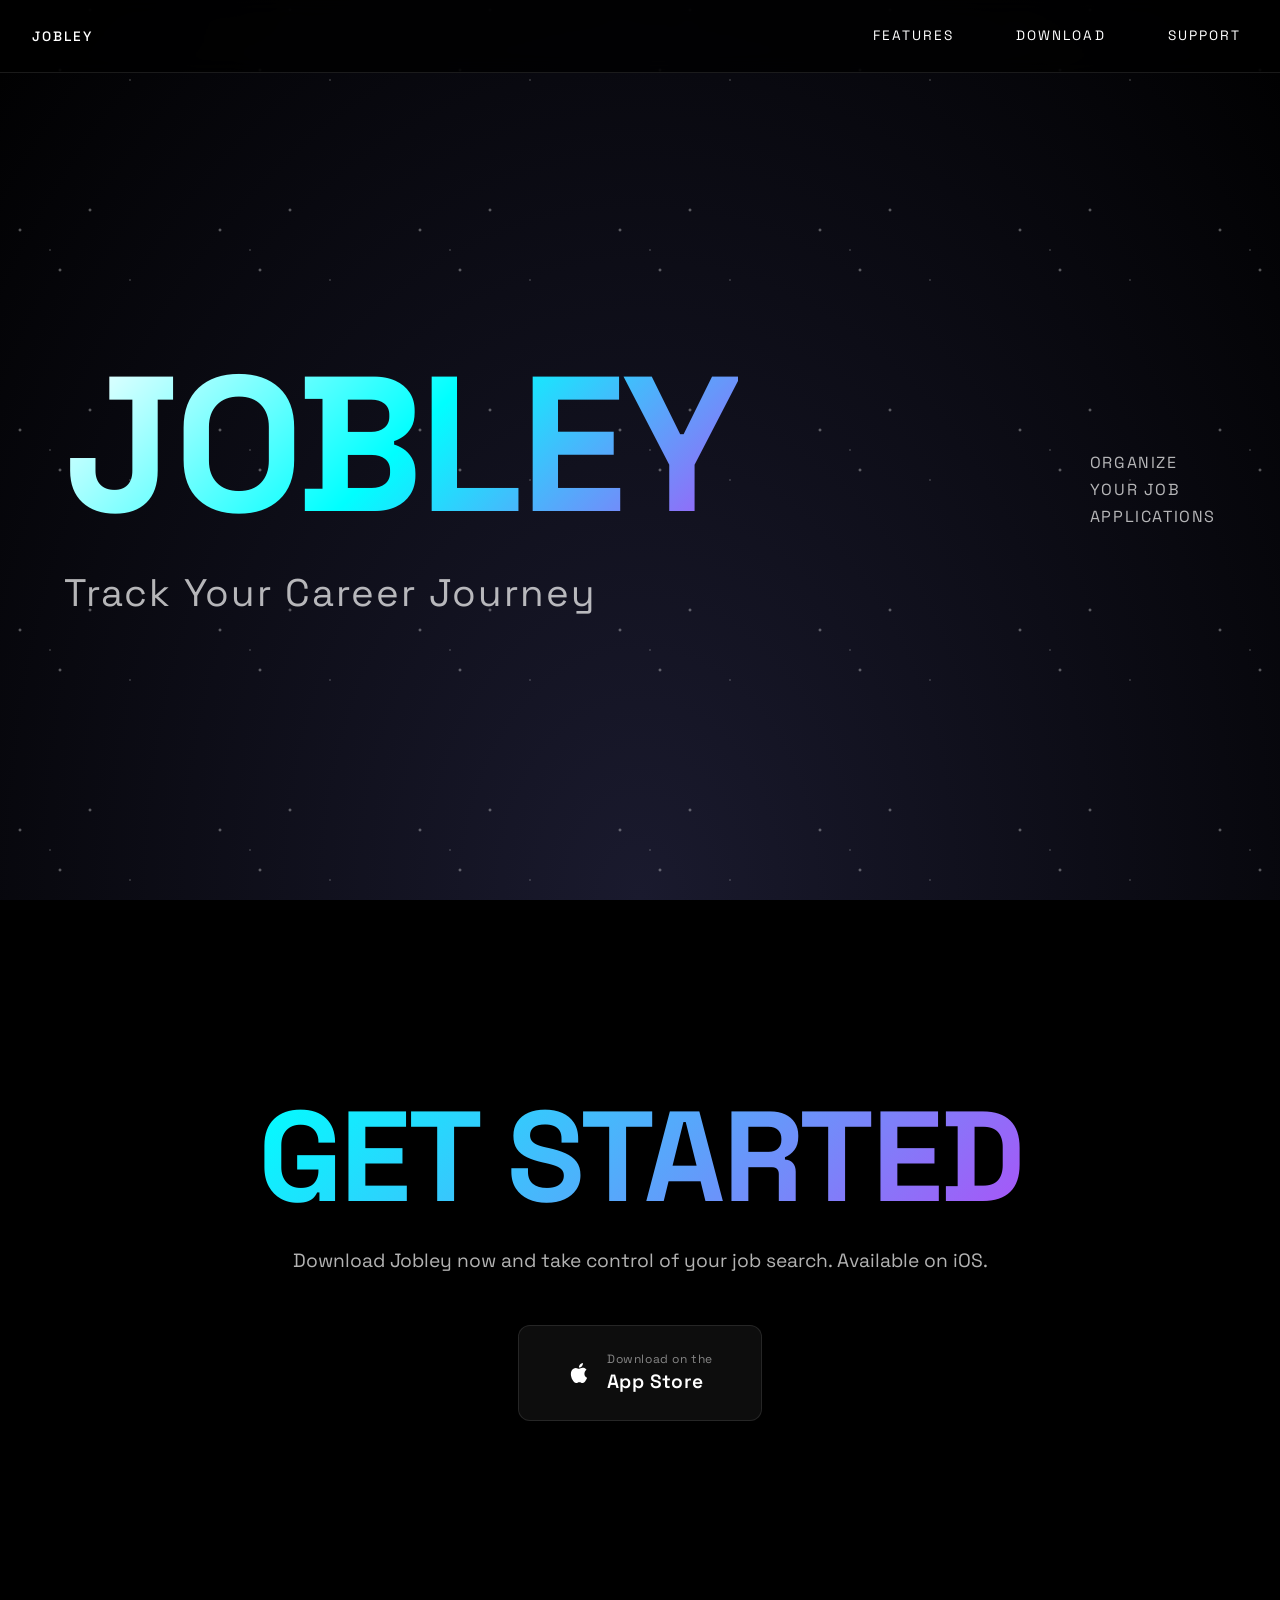
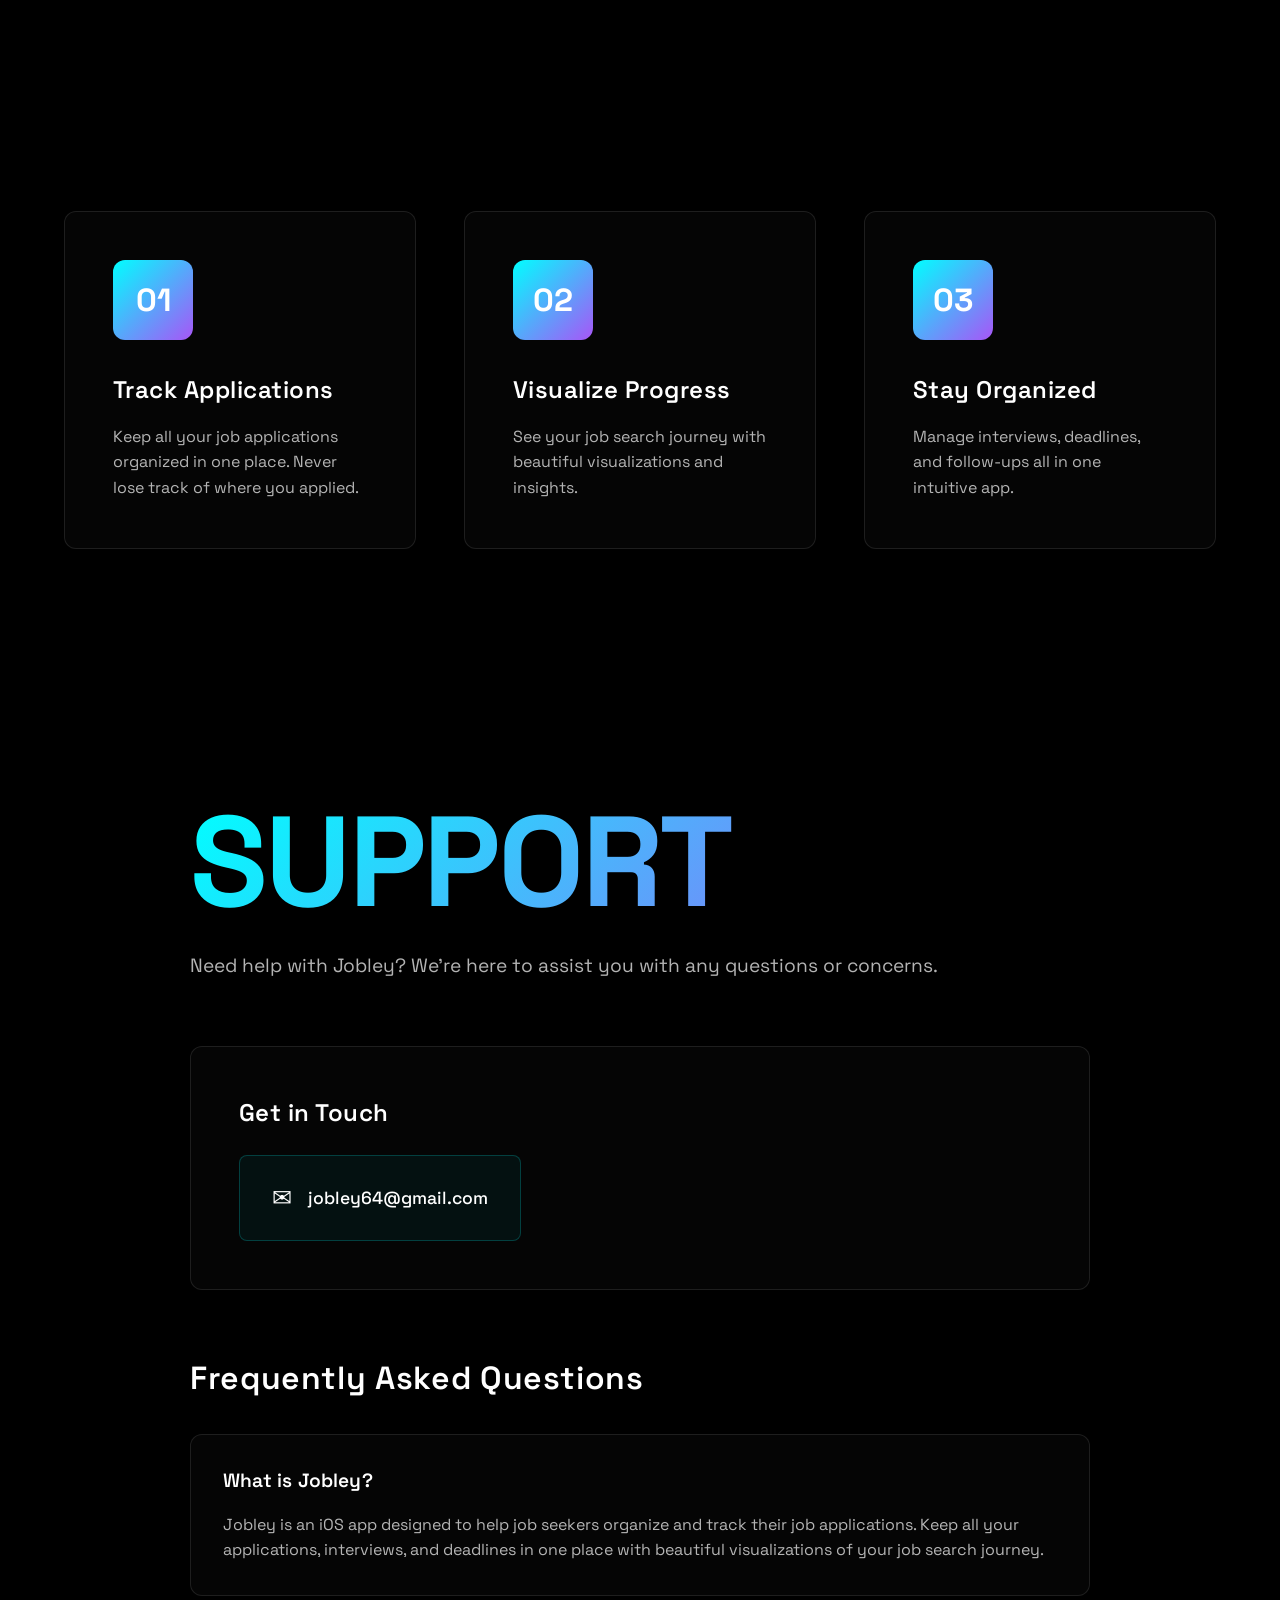
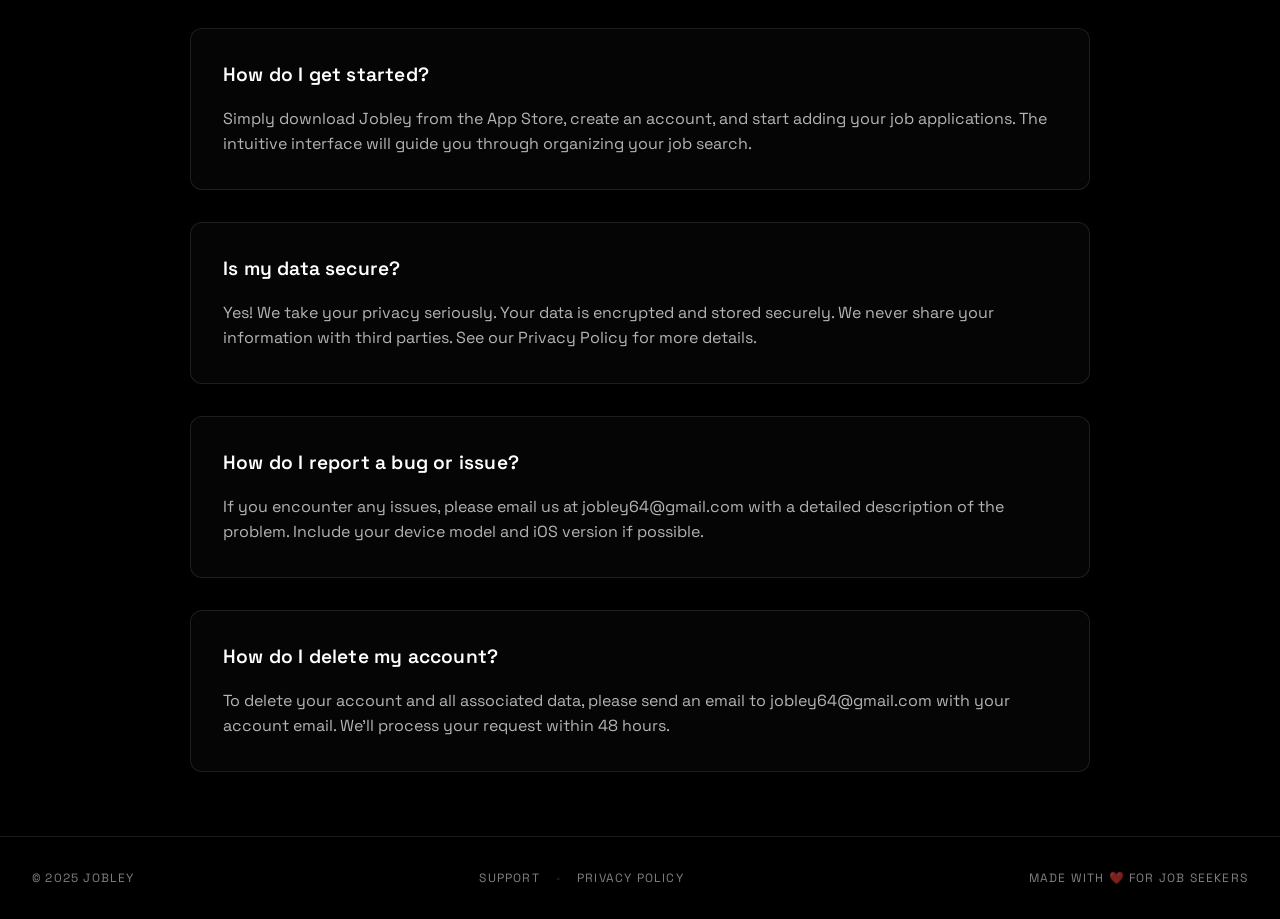
==== index.html @ 8ea2cb8f "Add files via upload" ====
<!DOCTYPE html>
<html lang="en">

<head>
    <meta charset="UTF-8">
    <meta name="viewport" content="width=device-width, initial-scale=1.0">
    <meta name="description" content="Jobley - Your Job Application Tracker">
    <title>Jobley - Track Your Career Journey</title>
    <link rel="stylesheet" href="styles.css">
    <link rel="preconnect" href="https://fonts.googleapis.com">
    <link rel="preconnect" href="https://fonts.gstatic.com" crossorigin>
    <link href="https://fonts.googleapis.com/css2?family=Space+Grotesk:wght@400;500;600;700&display=swap"
        rel="stylesheet">
</head>

<body>
    <!-- Shooting Stars Background -->
    <div class="stars-background">
        <div class="shooting-star"></div>
        <div class="shooting-star"></div>
        <div class="shooting-star"></div>
        <div class="shooting-star"></div>
        <div class="shooting-star"></div>
        <div class="shooting-star"></div>
        <div class="shooting-star"></div>
        <div class="shooting-star"></div>
    </div>

    <header class="header">
        <div class="header-left">
            <a href="#home" class="logo">JOBLEY</a>
        </div>
        <nav class="header-right">
            <a href="#features" class="nav-link">
                <span class="bracket left">[</span>
                <span class="nav-text">FEATURES</span>
                <span class="bracket right">]</span>
            </a>
            <a href="#download" class="nav-link">
                <span class="bracket left">[</span>
                <span class="nav-text">DOWNLOAD</span>
                <span class="bracket right">]</span>
            </a>
            <a href="#support" class="nav-link">
                <span class="bracket left">[</span>
                <span class="nav-text">SUPPORT</span>
                <span class="bracket right">]</span>
            </a>
        </nav>
    </header>

    <main class="main-content">
        <section class="hero" id="home">
            <div class="hero-left">
                <h1 class="hero-name">
                    <span class="name-line" id="hero-title">JOBLEY</span>
                </h1>
                <p class="hero-tagline">Track Your Career Journey</p>
            </div>
            <div class="hero-right">
                <div class="hero-info">
                    <div class="info-block">
                        <span class="label">ORGANIZE</span>
                        <span class="label">YOUR JOB</span>
                        <span class="label">APPLICATIONS</span>
                    </div>
                </div>
            </div>
        </section>

        <section class="download-section" id="download">
            <div class="download-container">
                <h2 class="download-heading">GET STARTED</h2>
                <p class="download-description">
                    Download Jobley now and take control of your job search. Available on iOS.
                </p>
                <div class="download-buttons">
                    <a href="#" class="download-btn app-store">
                        <span class="btn-icon">
                            <svg width="24" height="24" viewBox="0 0 24 24" fill="none"
                                xmlns="http://www.w3.org/2000/svg">
                                <path
                                    d="M18.71 19.5C17.88 20.74 17 21.95 15.66 21.97C14.32 22 13.89 21.18 12.37 21.18C10.84 21.18 10.37 21.95 9.09997 22C7.78997 22.05 6.79997 20.68 5.95997 19.47C4.24997 17 2.93997 12.45 4.69997 9.39C5.56997 7.87 7.12997 6.91 8.81997 6.88C10.1 6.86 11.32 7.75 12.11 7.75C12.89 7.75 14.37 6.68 15.92 6.84C16.57 6.87 18.39 7.1 19.56 8.82C19.47 8.88 17.39 10.1 17.41 12.63C17.44 15.65 20.06 16.66 20.09 16.67C20.06 16.74 19.67 18.11 18.71 19.5ZM13 3.5C13.73 2.67 14.94 2.04 15.94 2C16.07 3.17 15.6 4.35 14.9 5.19C14.21 6.04 13.07 6.7 11.95 6.61C11.8 5.46 12.36 4.26 13 3.5Z"
                                    fill="currentColor" />
                            </svg>
                        </span>
                        <div class="btn-text">
                            <span class="btn-label">Download on the</span>
                            <span class="btn-title">App Store</span>
                        </div>
                    </a>
                </div>
            </div>
        </section>

        <section class="features-section" id="features">
            <div class="features-container">
                <div class="feature-card">
                    <div class="feature-icon">
                        <div class="icon-placeholder">01</div>
                    </div>
                    <h3 class="feature-title">Track Applications</h3>
                    <p class="feature-description">Keep all your job applications organized in one place. Never lose
                        track of where you applied.</p>
                </div>
                <div class="feature-card">
                    <div class="feature-icon">
                        <div class="icon-placeholder">02</div>
                    </div>
                    <h3 class="feature-title">Visualize Progress</h3>
                    <p class="feature-description">See your job search journey with beautiful visualizations and
                        insights.</p>
                </div>
                <div class="feature-card">
                    <div class="feature-icon">
                        <div class="icon-placeholder">03</div>
                    </div>
                    <h3 class="feature-title">Stay Organized</h3>
                    <p class="feature-description">Manage interviews, deadlines, and follow-ups all in one intuitive
                        app.</p>
                </div>
            </div>
        </section>

        <section class="support-section" id="support">
            <div class="support-container">
                <h2 class="support-heading">SUPPORT</h2>
                <p class="support-description">
                    Need help with Jobley? We're here to assist you with any questions or concerns.
                </p>

                <div class="contact-info">
                    <h3 class="contact-heading">Get in Touch</h3>
                    <a href="mailto:jobley64@gmail.com" class="contact-email">
                        <span class="email-icon">✉</span>
                        <span class="email-text">jobley64@gmail.com</span>
                    </a>
                </div>

                <div class="faq-section">
                    <h3 class="faq-heading">Frequently Asked Questions</h3>
                    <div class="faq-list">
                        <div class="faq-item">
                            <h4 class="faq-question">What is Jobley?</h4>
                            <p class="faq-answer">Jobley is an iOS app designed to help job seekers organize and track
                                their job applications. Keep all your applications, interviews, and deadlines in one
                                place with beautiful visualizations of your job search journey.</p>
                        </div>
                        <div class="faq-item">
                            <h4 class="faq-question">How do I get started?</h4>
                            <p class="faq-answer">Simply download Jobley from the App Store, create an account, and
                                start adding your job applications. The intuitive interface will guide you through
                                organizing your job search.</p>
                        </div>
                        <div class="faq-item">
                            <h4 class="faq-question">Is my data secure?</h4>
                            <p class="faq-answer">Yes! We take your privacy seriously. Your data is encrypted and stored
                                securely. We never share your information with third parties. See our Privacy Policy for
                                more details.</p>
                        </div>
                        <div class="faq-item">
                            <h4 class="faq-question">How do I report a bug or issue?</h4>
                            <p class="faq-answer">If you encounter any issues, please email us at jobley64@gmail.com
                                with
                                a detailed description of the problem. Include your device model and iOS version if
                                possible.</p>
                        </div>
                        <div class="faq-item">
                            <h4 class="faq-question">How do I delete my account?</h4>
                            <p class="faq-answer">To delete your account and all associated data, please send an email
                                to jobley64@gmail.com with your account email. We'll process your request within 48
                                hours.</p>
                        </div>
                    </div>
                </div>
            </div>
        </section>
    </main>

    <footer class="footer">
        <div class="footer-left">
            <span>© 2025 JOBLEY</span>
        </div>
        <div class="footer-center">
            <a href="#support" class="footer-link">SUPPORT</a>
            <span class="footer-separator">•</span>
            <span>PRIVACY POLICY</span>
        </div>
        <div class="footer-right">
            <span>MADE WITH ❤️ FOR JOB SEEKERS</span>
        </div>
    </footer>

    <script src="script.js"></script>
</body>

</html>
---- styles.css ----
/* ========================================
   CSS Variables & Design Tokens
======================================== */
:root {
    --bg-primary: #000000;
    --bg-secondary: #0a0a0a;
    --bg-accent: #151515;
    --text-primary: #ffffff;
    --text-secondary: rgba(255, 255, 255, 0.7);
    --text-muted: rgba(255, 255, 255, 0.5);
    --accent-cyan: #00ffff;
    --accent-purple: #a855f7;
    --border-color: rgba(255, 255, 255, 0.1);

    --font-primary: 'Space Grotesk', -apple-system, BlinkMacSystemFont, sans-serif;

    --spacing-xs: 0.5rem;
    --spacing-sm: 1rem;
    --spacing-md: 1.5rem;
    --spacing-lg: 2rem;
    --spacing-xl: 3rem;
    --spacing-2xl: 4rem;

    --transition-fast: 0.15s ease;
    --transition-base: 0.3s ease;
    --transition-slow: 0.5s cubic-bezier(0.4, 0, 0.2, 1);
}

/* ========================================
   Reset & Base Styles
======================================== */
*,
*::before,
*::after {
    margin: 0;
    padding: 0;
    box-sizing: border-box;
}

html {
    scroll-behavior: smooth;
}

body {
    font-family: var(--font-primary);
    background: var(--bg-primary);
    min-height: 100vh;
    color: var(--text-primary);
    line-height: 1.5;
    overflow-x: hidden;
    position: relative;
}

a {
    text-decoration: none;
    color: inherit;
}

/* ========================================
   Shooting Stars Background
======================================== */
.stars-background {
    position: fixed;
    top: 0;
    left: 0;
    width: 100%;
    height: 100%;
    z-index: 0;
    pointer-events: none;
    overflow: hidden;
    background: radial-gradient(ellipse at bottom, #1a1a2e 0%, #000000 100%);
}

.stars-background::before {
    content: '';
    position: absolute;
    top: 0;
    left: 0;
    width: 100%;
    height: 100%;
    background-image:
        radial-gradient(2px 2px at 20px 30px, white, transparent),
        radial-gradient(2px 2px at 60px 70px, white, transparent),
        radial-gradient(1px 1px at 50px 50px, white, transparent),
        radial-gradient(1px 1px at 130px 80px, white, transparent),
        radial-gradient(2px 2px at 90px 10px, white, transparent);
    background-size: 200px 200px;
    background-repeat: repeat;
    opacity: 0.5;
    animation: twinkle 4s ease-in-out infinite;
}

@keyframes twinkle {

    0%,
    100% {
        opacity: 0.5;
    }

    50% {
        opacity: 0.8;
    }
}

/* Shooting Stars */
.shooting-star {
    position: absolute;
    width: 2px;
    height: 2px;
    background: linear-gradient(90deg, #ffffff, transparent);
    border-radius: 50%;
    opacity: 0;
}

.shooting-star::before {
    content: '';
    position: absolute;
    top: 0;
    right: 0;
    width: 100px;
    height: 2px;
    background: linear-gradient(90deg, rgba(255, 255, 255, 1), transparent);
    border-radius: 50%;
    box-shadow: 0 0 10px rgba(0, 255, 255, 0.5);
}

.shooting-star:nth-child(1) {
    top: 10%;
    left: 10%;
    animation: shoot 3s ease-in-out 2s infinite;
}

.shooting-star:nth-child(2) {
    top: 20%;
    left: 80%;
    animation: shoot 3s ease-in-out 4s infinite;
}

.shooting-star:nth-child(3) {
    top: 50%;
    left: 20%;
    animation: shoot 3s ease-in-out 6s infinite;
}

.shooting-star:nth-child(4) {
    top: 70%;
    left: 70%;
    animation: shoot 3s ease-in-out 8s infinite;
}

.shooting-star:nth-child(5) {
    top: 30%;
    left: 50%;
    animation: shoot 3s ease-in-out 10s infinite;
}

.shooting-star:nth-child(6) {
    top: 60%;
    left: 40%;
    animation: shoot 3s ease-in-out 12s infinite;
}

.shooting-star:nth-child(7) {
    top: 15%;
    left: 60%;
    animation: shoot 3s ease-in-out 14s infinite;
}

.shooting-star:nth-child(8) {
    top: 80%;
    left: 30%;
    animation: shoot 3s ease-in-out 16s infinite;
}

@keyframes shoot {
    0% {
        transform: translateX(0) translateY(0) rotate(-45deg);
        opacity: 0;
    }

    10% {
        opacity: 1;
    }

    50% {
        opacity: 1;
    }

    100% {
        transform: translateX(300px) translateY(300px) rotate(-45deg);
        opacity: 0;
    }
}

/* ========================================
   Header Styles
======================================== */
.header {
    position: fixed;
    top: 0;
    left: 0;
    right: 0;
    display: flex;
    justify-content: space-between;
    align-items: center;
    padding: var(--spacing-md) var(--spacing-lg);
    z-index: 100;
    background: rgba(0, 0, 0, 0.8);
    backdrop-filter: blur(10px);
    border-bottom: 1px solid var(--border-color);
}

.logo {
    font-size: 0.85rem;
    font-weight: 500;
    letter-spacing: 0.15em;
    transition: color var(--transition-base);
}

.logo:hover {
    color: var(--accent-cyan);
    text-shadow: 0 0 20px rgba(0, 255, 255, 0.5);
}

.header-right {
    display: flex;
    gap: var(--spacing-xl);
}

/* Navigation Links with Bracket Animation */
.nav-link {
    position: relative;
    font-size: 0.85rem;
    letter-spacing: 0.15em;
    font-weight: 400;
    display: flex;
    align-items: center;
    gap: 0;
    overflow: hidden;
    transition: all var(--transition-base);
}

.nav-link .bracket {
    display: inline-block;
    opacity: 0;
    color: var(--accent-cyan);
    transition: all var(--transition-base);
    font-weight: 600;
}

.nav-link .bracket.left {
    transform: translateX(10px);
}

.nav-link .bracket.right {
    transform: translateX(-10px);
}

.nav-link .nav-text {
    position: relative;
    transition: all var(--transition-base);
}

.nav-link:hover .bracket {
    opacity: 1;
    transform: translateX(0);
}

.nav-link:hover .nav-text {
    color: var(--accent-cyan);
    text-shadow: 0 0 20px rgba(0, 255, 255, 0.3);
}

/* ========================================
   Main Content
======================================== */
.main-content {
    padding-top: 80px;
    position: relative;
    z-index: 1;
}

/* ========================================
   Hero Section
======================================== */
.hero {
    display: grid;
    grid-template-columns: 1fr 1fr;
    min-height: calc(100vh - 80px);
    padding: var(--spacing-2xl);
    gap: var(--spacing-2xl);
    align-items: center;
}

.hero-left {
    display: flex;
    flex-direction: column;
    gap: var(--spacing-lg);
}

.hero-name {
    font-size: clamp(4rem, 15vw, 12rem);
    font-weight: 700;
    line-height: 0.9;
    letter-spacing: -0.02em;
    background: linear-gradient(135deg, #ffffff 0%, var(--accent-cyan) 50%, var(--accent-purple) 100%);
    -webkit-background-clip: text;
    -webkit-text-fill-color: transparent;
    background-clip: text;
    animation: fadeInUp 0.8s ease-out;
}

.hero-tagline {
    font-size: clamp(1.5rem, 3vw, 2.5rem);
    color: var(--text-secondary);
    letter-spacing: 0.05em;
    animation: fadeInUp 1s ease-out 0.2s backwards;
}

@keyframes fadeInUp {
    from {
        opacity: 0;
        transform: translateY(30px);
    }

    to {
        opacity: 1;
        transform: translateY(0);
    }
}

.hero-right {
    display: flex;
    align-items: center;
    justify-content: flex-end;
}

.hero-info {
    display: flex;
    gap: var(--spacing-lg);
}

.info-block {
    display: flex;
    flex-direction: column;
    gap: 0.2rem;
}

.info-block .label {
    font-size: 1rem;
    letter-spacing: 0.1em;
    color: var(--text-secondary);
    white-space: nowrap;
}

/* ========================================
   Download Section
======================================== */
.download-section {
    min-height: 80vh;
    padding: var(--spacing-2xl);
    display: flex;
    align-items: center;
    justify-content: center;
}

.download-container {
    text-align: center;
    max-width: 800px;
    margin: 0 auto;
}

.download-heading {
    font-size: clamp(3rem, 10vw, 8rem);
    font-weight: 700;
    line-height: 0.9;
    letter-spacing: -0.02em;
    margin-bottom: var(--spacing-lg);
    background: linear-gradient(135deg, var(--accent-cyan) 0%, var(--accent-purple) 100%);
    -webkit-background-clip: text;
    -webkit-text-fill-color: transparent;
    background-clip: text;
}

.download-description {
    font-size: 1.2rem;
    color: var(--text-secondary);
    margin-bottom: var(--spacing-xl);
    line-height: 1.6;
}

.download-buttons {
    display: flex;
    gap: var(--spacing-lg);
    justify-content: center;
    align-items: center;
    flex-wrap: wrap;
}

.download-btn {
    display: flex;
    align-items: center;
    gap: var(--spacing-sm);
    padding: var(--spacing-md) var(--spacing-xl);
    background: rgba(255, 255, 255, 0.05);
    border: 1px solid var(--border-color);
    border-radius: 12px;
    transition: all var(--transition-base);
    cursor: pointer;
    backdrop-filter: blur(10px);
}

.download-btn:hover {
    background: rgba(255, 255, 255, 0.1);
    border-color: var(--accent-cyan);
    transform: translateY(-4px);
    box-shadow: 0 10px 30px rgba(0, 255, 255, 0.2);
}

.btn-icon {
    display: flex;
    align-items: center;
    justify-content: center;
    font-size: 2rem;
    transition: all var(--transition-base);
}

.download-btn:hover .btn-icon {
    color: var(--accent-cyan);
    transform: scale(1.1);
}

.btn-text {
    display: flex;
    flex-direction: column;
    align-items: flex-start;
}

.btn-label {
    font-size: 0.75rem;
    color: var(--text-muted);
    letter-spacing: 0.05em;
}

.btn-title {
    font-size: 1.2rem;
    font-weight: 600;
    letter-spacing: 0.02em;
}

/* ========================================
   Features Section
======================================== */
.features-section {
    padding: var(--spacing-2xl);
    min-height: 80vh;
    display: flex;
    align-items: center;
}

.features-container {
    display: grid;
    grid-template-columns: repeat(auto-fit, minmax(300px, 1fr));
    gap: var(--spacing-xl);
    width: 100%;
    max-width: 1200px;
    margin: 0 auto;
}

.feature-card {
    padding: var(--spacing-xl);
    background: rgba(255, 255, 255, 0.02);
    border: 1px solid var(--border-color);
    border-radius: 12px;
    transition: all var(--transition-slow);
}

.feature-card:hover {
    background: rgba(255, 255, 255, 0.05);
    border-color: var(--accent-cyan);
    transform: translateY(-8px);
    box-shadow: 0 20px 40px rgba(0, 255, 255, 0.1);
}

.feature-icon {
    margin-bottom: var(--spacing-lg);
}

.icon-placeholder {
    width: 80px;
    height: 80px;
    background: linear-gradient(135deg, var(--accent-cyan) 0%, var(--accent-purple) 100%);
    border-radius: 12px;
    display: flex;
    align-items: center;
    justify-content: center;
    font-size: 2rem;
    font-weight: 700;
    transition: all var(--transition-base);
}

.feature-card:hover .icon-placeholder {
    transform: scale(1.1) rotate(5deg);
    box-shadow: 0 10px 30px rgba(0, 255, 255, 0.3);
}

.feature-title {
    font-size: 1.5rem;
    font-weight: 600;
    margin-bottom: var(--spacing-sm);
    letter-spacing: 0.02em;
}

.feature-description {
    color: var(--text-secondary);
    line-height: 1.6;
    font-size: 1rem;
}

/* ========================================
   Support Section
======================================== */
.support-section {
    padding: var(--spacing-2xl);
    min-height: 80vh;
    display: flex;
    align-items: center;
}

.support-container {
    max-width: 900px;
    margin: 0 auto;
    width: 100%;
}

.support-heading {
    font-size: clamp(3rem, 10vw, 8rem);
    font-weight: 700;
    line-height: 0.9;
    letter-spacing: -0.02em;
    margin-bottom: var(--spacing-lg);
    background: linear-gradient(135deg, var(--accent-cyan) 0%, var(--accent-purple) 100%);
    -webkit-background-clip: text;
    -webkit-text-fill-color: transparent;
    background-clip: text;
}

.support-description {
    font-size: 1.2rem;
    color: var(--text-secondary);
    margin-bottom: var(--spacing-2xl);
    line-height: 1.6;
}

.contact-info {
    margin-bottom: var(--spacing-2xl);
    padding: var(--spacing-xl);
    background: rgba(255, 255, 255, 0.02);
    border: 1px solid var(--border-color);
    border-radius: 12px;
    transition: all var(--transition-base);
}

.contact-info:hover {
    background: rgba(255, 255, 255, 0.05);
    border-color: var(--accent-cyan);
}

.contact-heading {
    font-size: 1.5rem;
    font-weight: 600;
    margin-bottom: var(--spacing-md);
    letter-spacing: 0.02em;
}

.contact-email {
    display: inline-flex;
    align-items: center;
    gap: var(--spacing-sm);
    padding: var(--spacing-md) var(--spacing-lg);
    background: rgba(0, 255, 255, 0.05);
    border: 1px solid rgba(0, 255, 255, 0.2);
    border-radius: 8px;
    font-size: 1.1rem;
    transition: all var(--transition-base);
    color: var(--text-primary);
}

.contact-email:hover {
    background: rgba(0, 255, 255, 0.1);
    border-color: var(--accent-cyan);
    transform: translateY(-2px);
    box-shadow: 0 10px 30px rgba(0, 255, 255, 0.2);
}

.email-icon {
    font-size: 1.5rem;
    transition: all var(--transition-base);
}

.contact-email:hover .email-icon {
    transform: scale(1.1);
    color: var(--accent-cyan);
}

.email-text {
    font-weight: 500;
}

.faq-section {
    margin-top: var(--spacing-2xl);
}

.faq-heading {
    font-size: 2rem;
    font-weight: 600;
    margin-bottom: var(--spacing-lg);
    letter-spacing: 0.02em;
}

.faq-list {
    display: flex;
    flex-direction: column;
    gap: var(--spacing-lg);
}

.faq-item {
    padding: var(--spacing-lg);
    background: rgba(255, 255, 255, 0.02);
    border: 1px solid var(--border-color);
    border-radius: 12px;
    transition: all var(--transition-base);
}

.faq-item:hover {
    background: rgba(255, 255, 255, 0.05);
    border-color: rgba(0, 255, 255, 0.3);
    transform: translateX(8px);
}

.faq-question {
    font-size: 1.2rem;
    font-weight: 600;
    margin-bottom: var(--spacing-sm);
    color: var(--text-primary);
    letter-spacing: 0.01em;
}

.faq-answer {
    color: var(--text-secondary);
    line-height: 1.6;
    font-size: 1rem;
}

/* ========================================
   Footer Styles
======================================== */
.footer {
    display: flex;
    justify-content: space-between;
    align-items: center;
    padding: var(--spacing-lg);
    border-top: 1px solid var(--border-color);
    position: relative;
    z-index: 1;
    background: rgba(0, 0, 0, 0.5);
    backdrop-filter: blur(10px);
}

.footer-left,
.footer-center,
.footer-right {
    font-size: 0.75rem;
    letter-spacing: 0.1em;
    color: var(--text-muted);
}

.footer-center {
    display: flex;
    align-items: center;
    gap: var(--spacing-sm);
}

.footer-link {
    color: var(--text-muted);
    transition: all var(--transition-base);
}

.footer-link:hover {
    color: var(--accent-cyan);
}

.footer-separator {
    color: var(--border-color);
}

/* ========================================
   Responsive Design
======================================== */
@media (max-width: 768px) {
    .hero {
        grid-template-columns: 1fr;
        gap: var(--spacing-lg);
        padding: var(--spacing-lg);
    }

    .hero-right {
        justify-content: flex-start;
    }

    .hero-name {
        font-size: clamp(3rem, 12vw, 6rem);
    }

    .header-right {
        gap: var(--spacing-md);
    }

    .nav-link {
        font-size: 0.75rem;
    }

    .download-buttons {
        flex-direction: column;
        width: 100%;
    }

    .download-btn {
        width: 100%;
        max-width: 300px;
    }

    .features-container {
        grid-template-columns: 1fr;
    }

    .footer {
        flex-direction: column;
        gap: var(--spacing-sm);
        text-align: center;
    }

    .footer-center {
        flex-direction: column;
    }

    .support-section {
        padding: var(--spacing-lg);
    }

    .support-heading {
        font-size: clamp(2.5rem, 10vw, 4rem);
    }

    .faq-item:hover {
        transform: translateX(4px);
    }
}
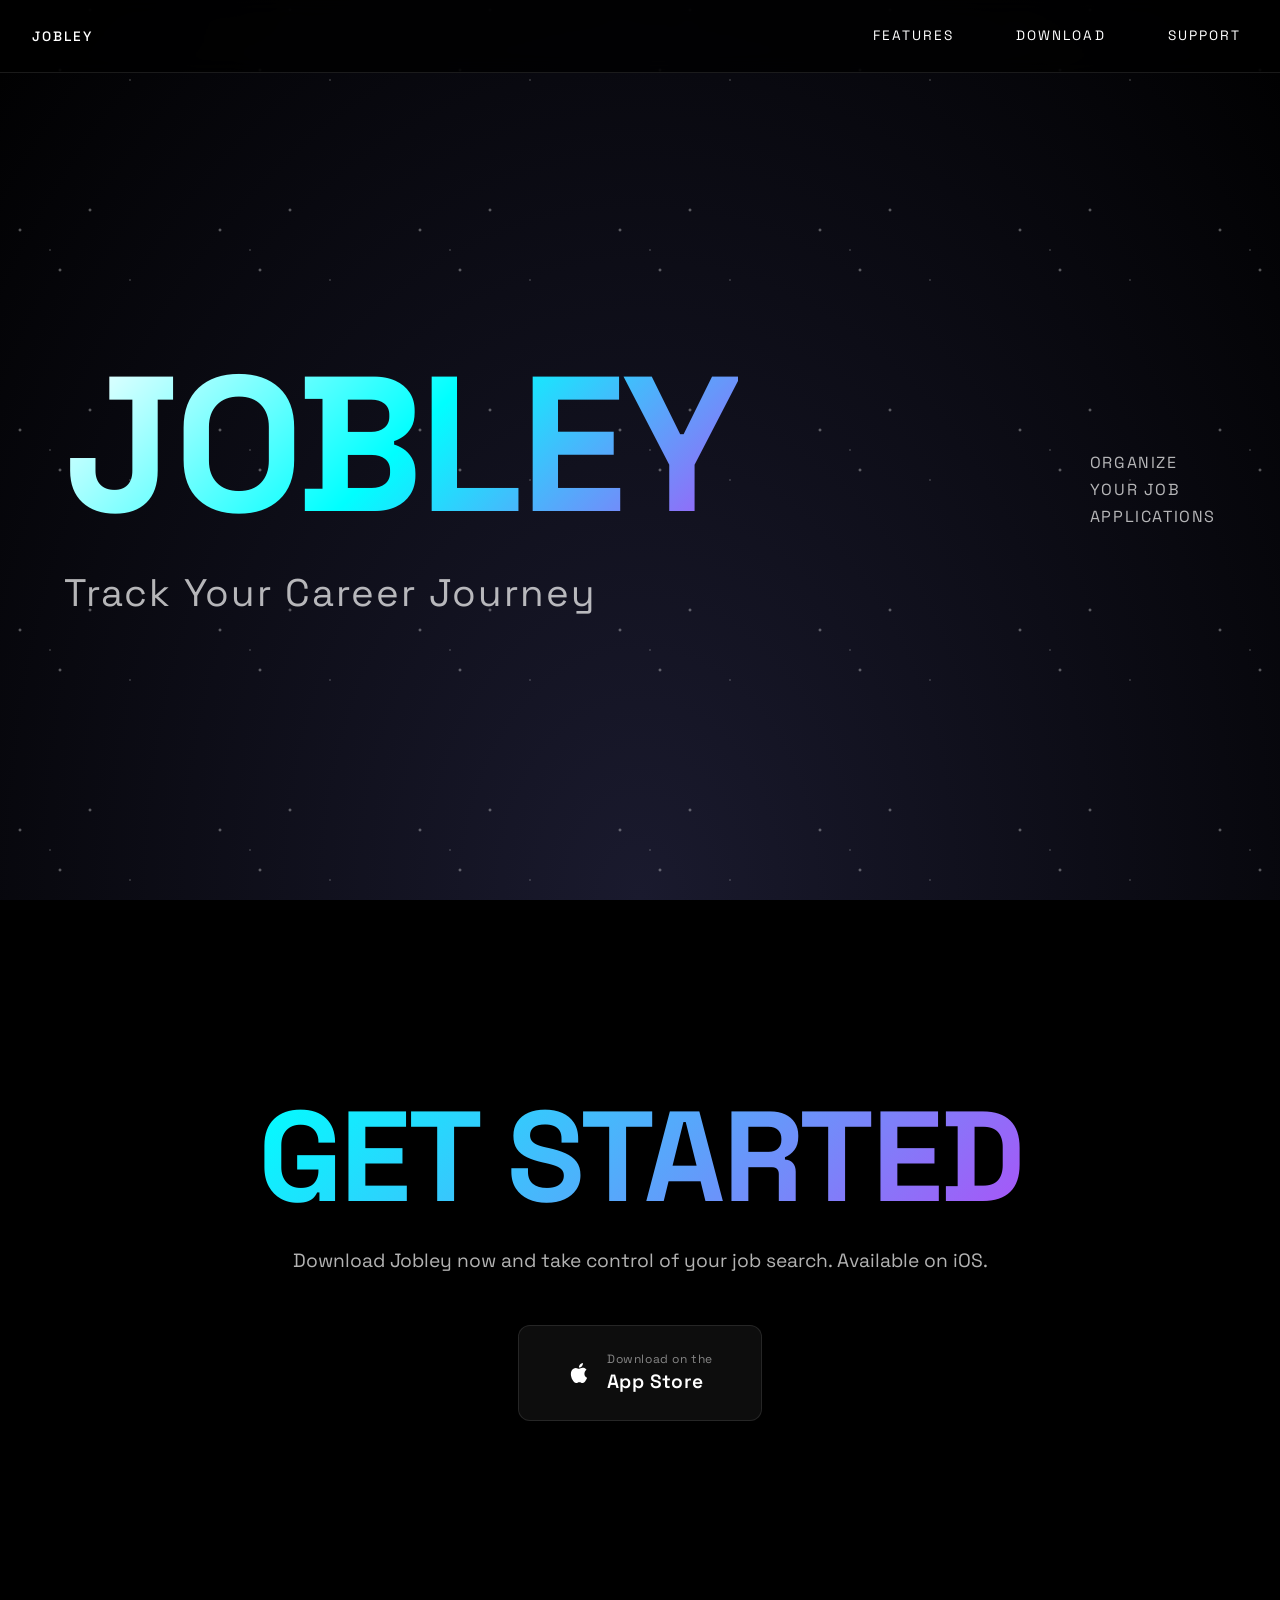
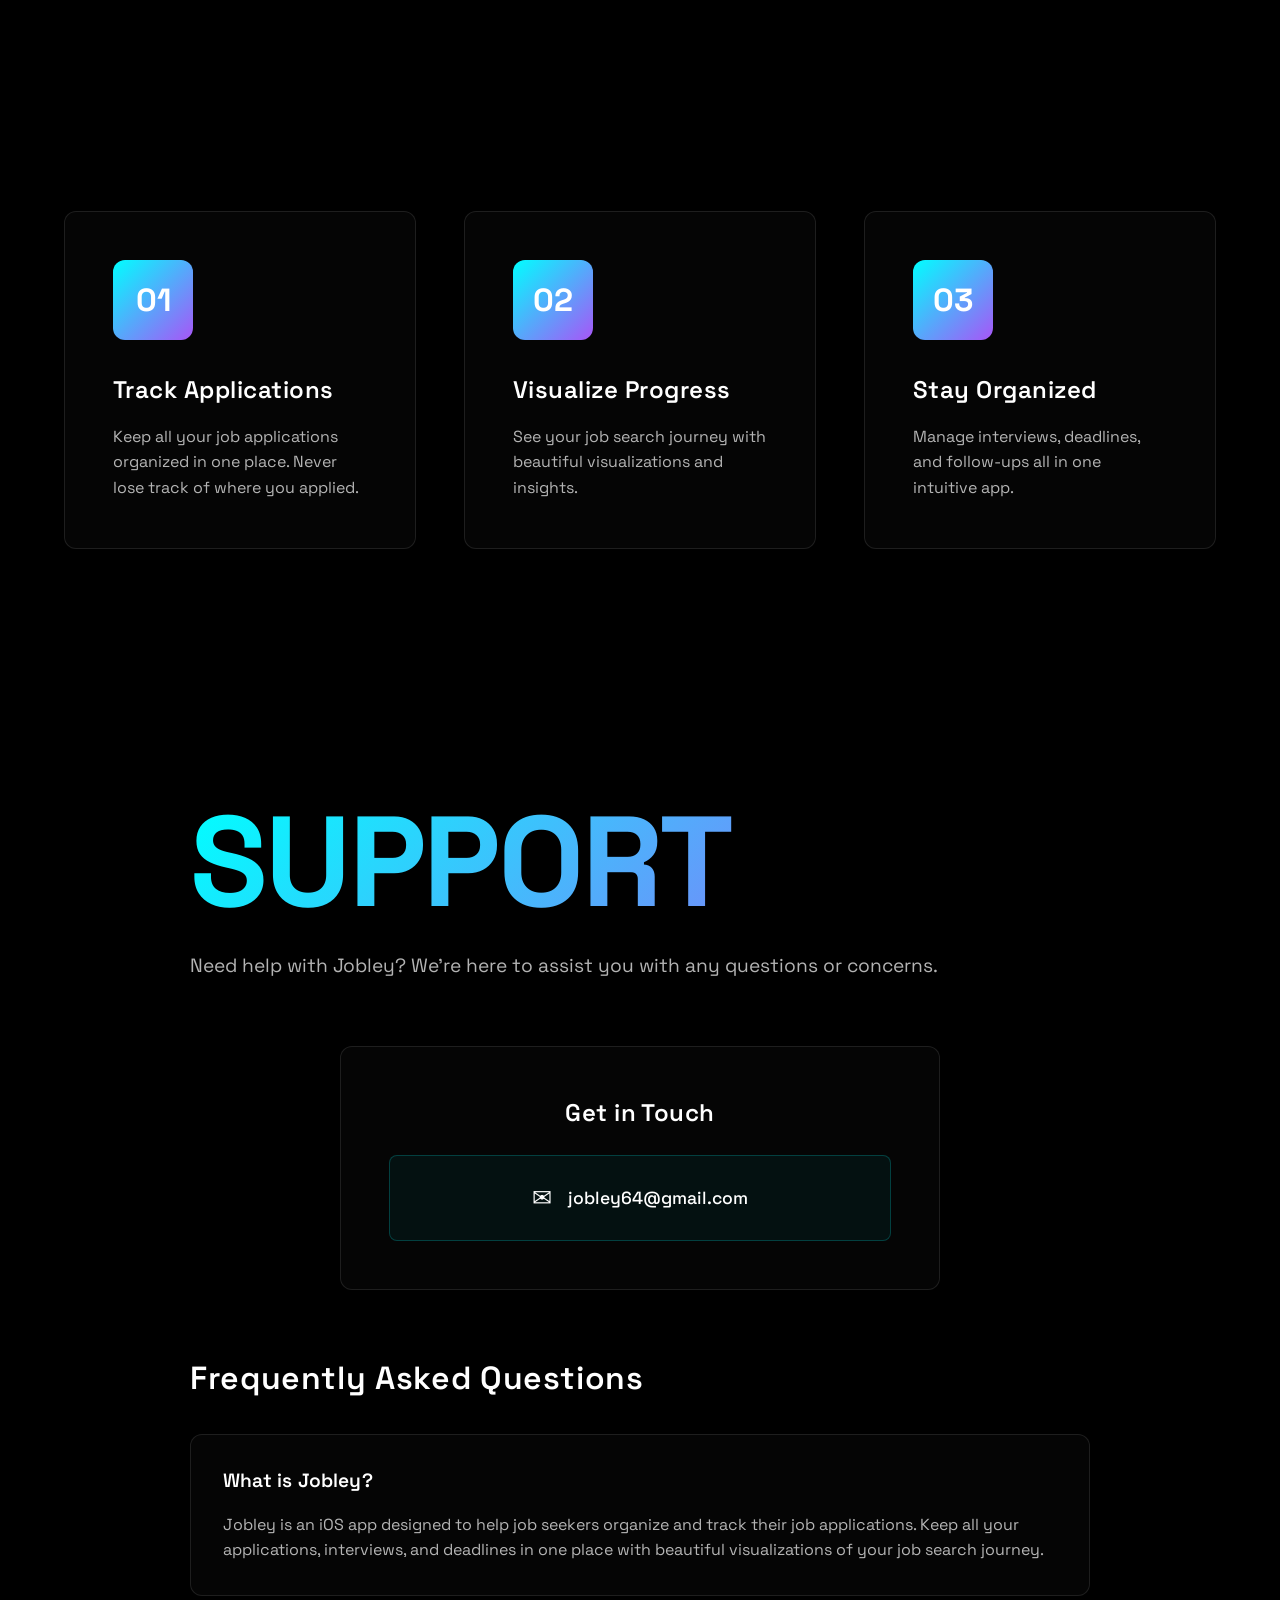
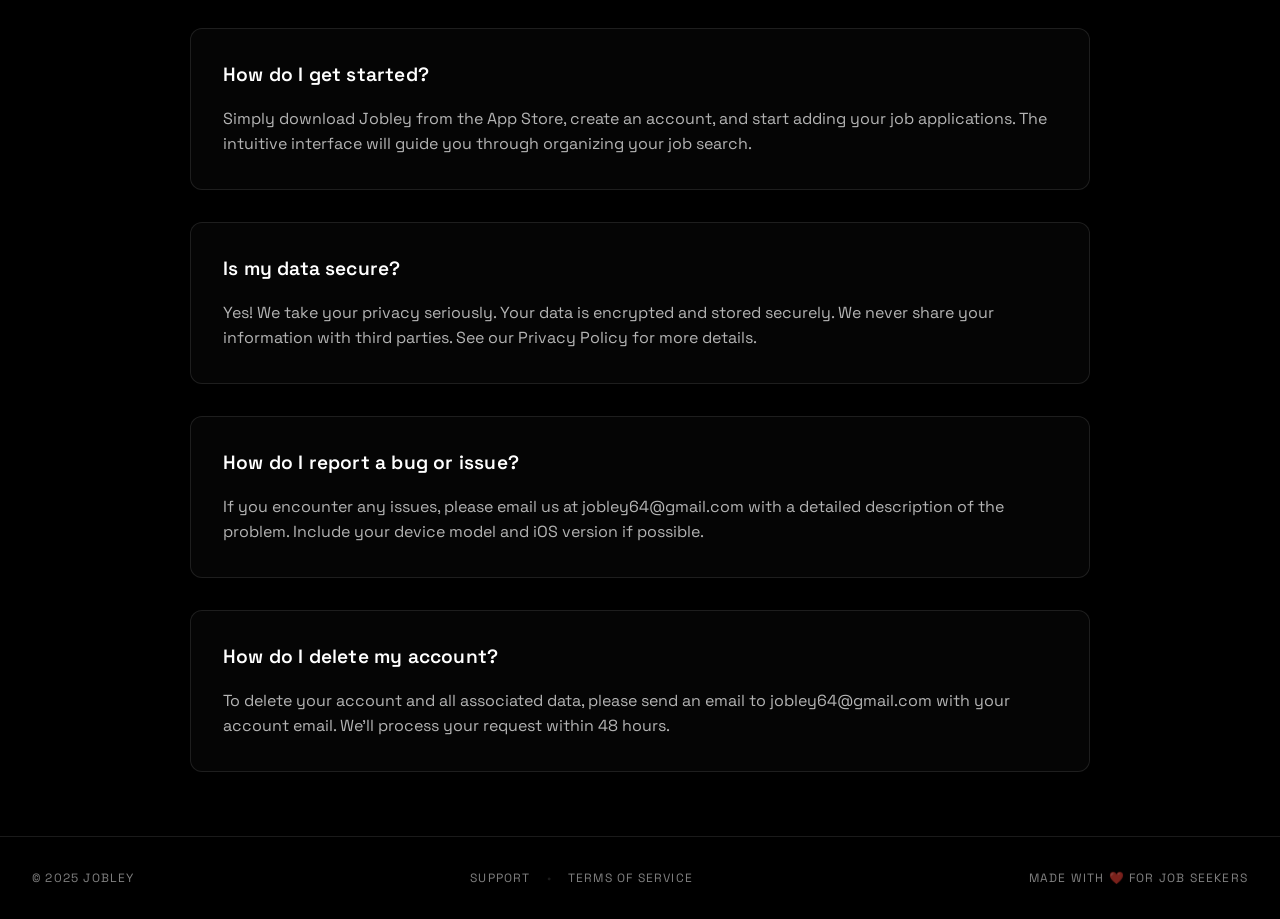
==== commit 77616a08: "Add Terms of Service page and update footer link" ====
--- a/index.html
+++ b/index.html
@@ -184,7 +184,7 @@
         <div class="footer-center">
             <a href="#support" class="footer-link">SUPPORT</a>
             <span class="footer-separator">•</span>
-            <span>PRIVACY POLICY</span>
+            <a href="terms.html" class="footer-link">TERMS OF SERVICE</a>
         </div>
         <div class="footer-right">
             <span>MADE WITH ❤️ FOR JOB SEEKERS</span>
--- a/styles.css
+++ b/styles.css
@@ -559,6 +559,9 @@
     border: 1px solid var(--border-color);
     border-radius: 12px;
     transition: all var(--transition-base);
+    max-width: 600px;
+    margin-left: auto;
+    margin-right: auto;
 }
 
 .contact-info:hover {
@@ -571,6 +574,7 @@
     font-weight: 600;
     margin-bottom: var(--spacing-md);
     letter-spacing: 0.02em;
+    text-align: center;
 }
 
 .contact-email {
@@ -584,6 +588,9 @@
     font-size: 1.1rem;
     transition: all var(--transition-base);
     color: var(--text-primary);
+    margin: 0 auto;
+    display: flex;
+    justify-content: center;
 }
 
 .contact-email:hover {
@@ -745,11 +752,55 @@
     }
 
     .support-section {
-        padding: var(--spacing-lg);
+        padding: var(--spacing-md);
     }
 
     .support-heading {
-        font-size: clamp(2.5rem, 10vw, 4rem);
+        font-size: clamp(2rem, 8vw, 3rem);
+        margin-bottom: var(--spacing-md);
+    }
+
+    .support-description {
+        font-size: 1rem;
+        margin-bottom: var(--spacing-lg);
+    }
+
+    .contact-info {
+        padding: var(--spacing-md);
+    }
+
+    .contact-heading {
+        font-size: 1.2rem;
+        margin-bottom: var(--spacing-sm);
+    }
+
+    .contact-email {
+        padding: var(--spacing-sm) var(--spacing-md);
+        font-size: 0.95rem;
+        flex-wrap: wrap;
+        justify-content: center;
+        text-align: center;
+    }
+
+    .email-icon {
+        font-size: 1.2rem;
+    }
+
+    .faq-heading {
+        font-size: 1.5rem;
+        margin-bottom: var(--spacing-md);
+    }
+
+    .faq-item {
+        padding: var(--spacing-md);
+    }
+
+    .faq-question {
+        font-size: 1rem;
+    }
+
+    .faq-answer {
+        font-size: 0.9rem;
     }
 
     .faq-item:hover {
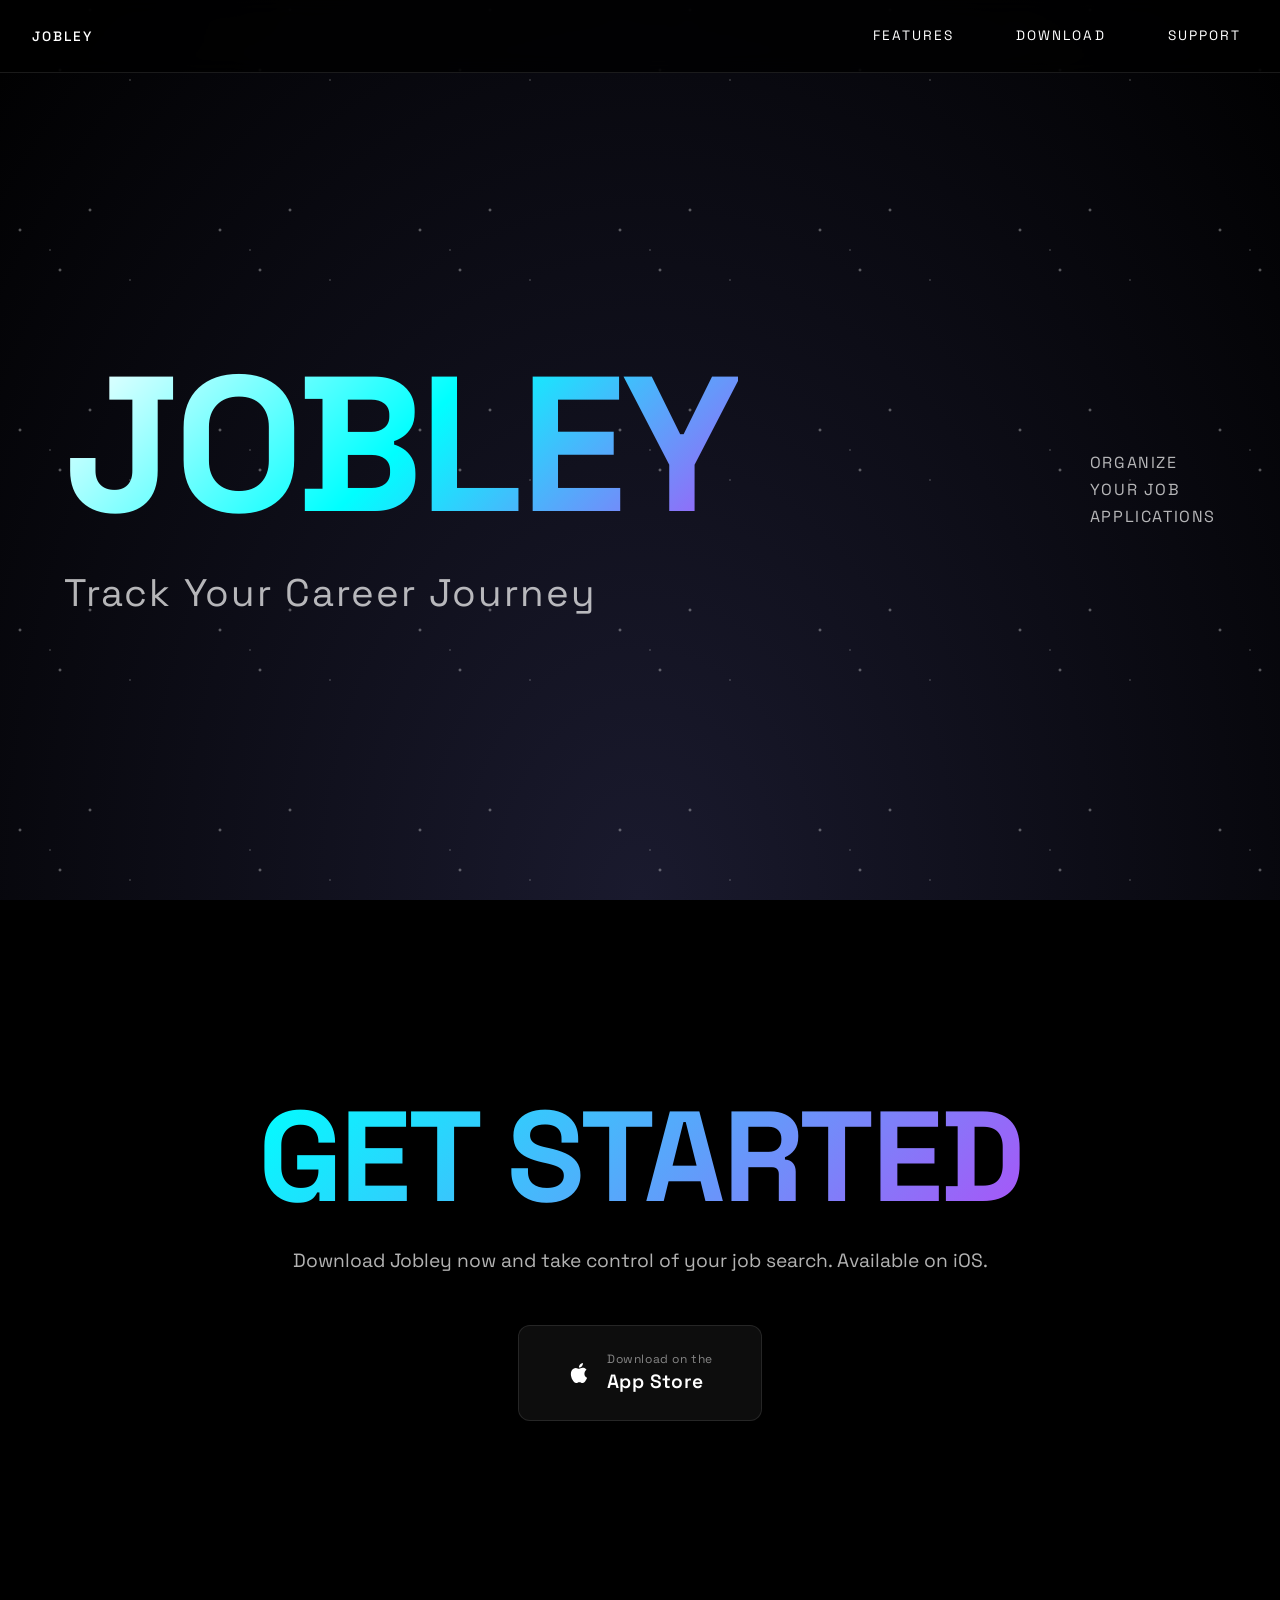
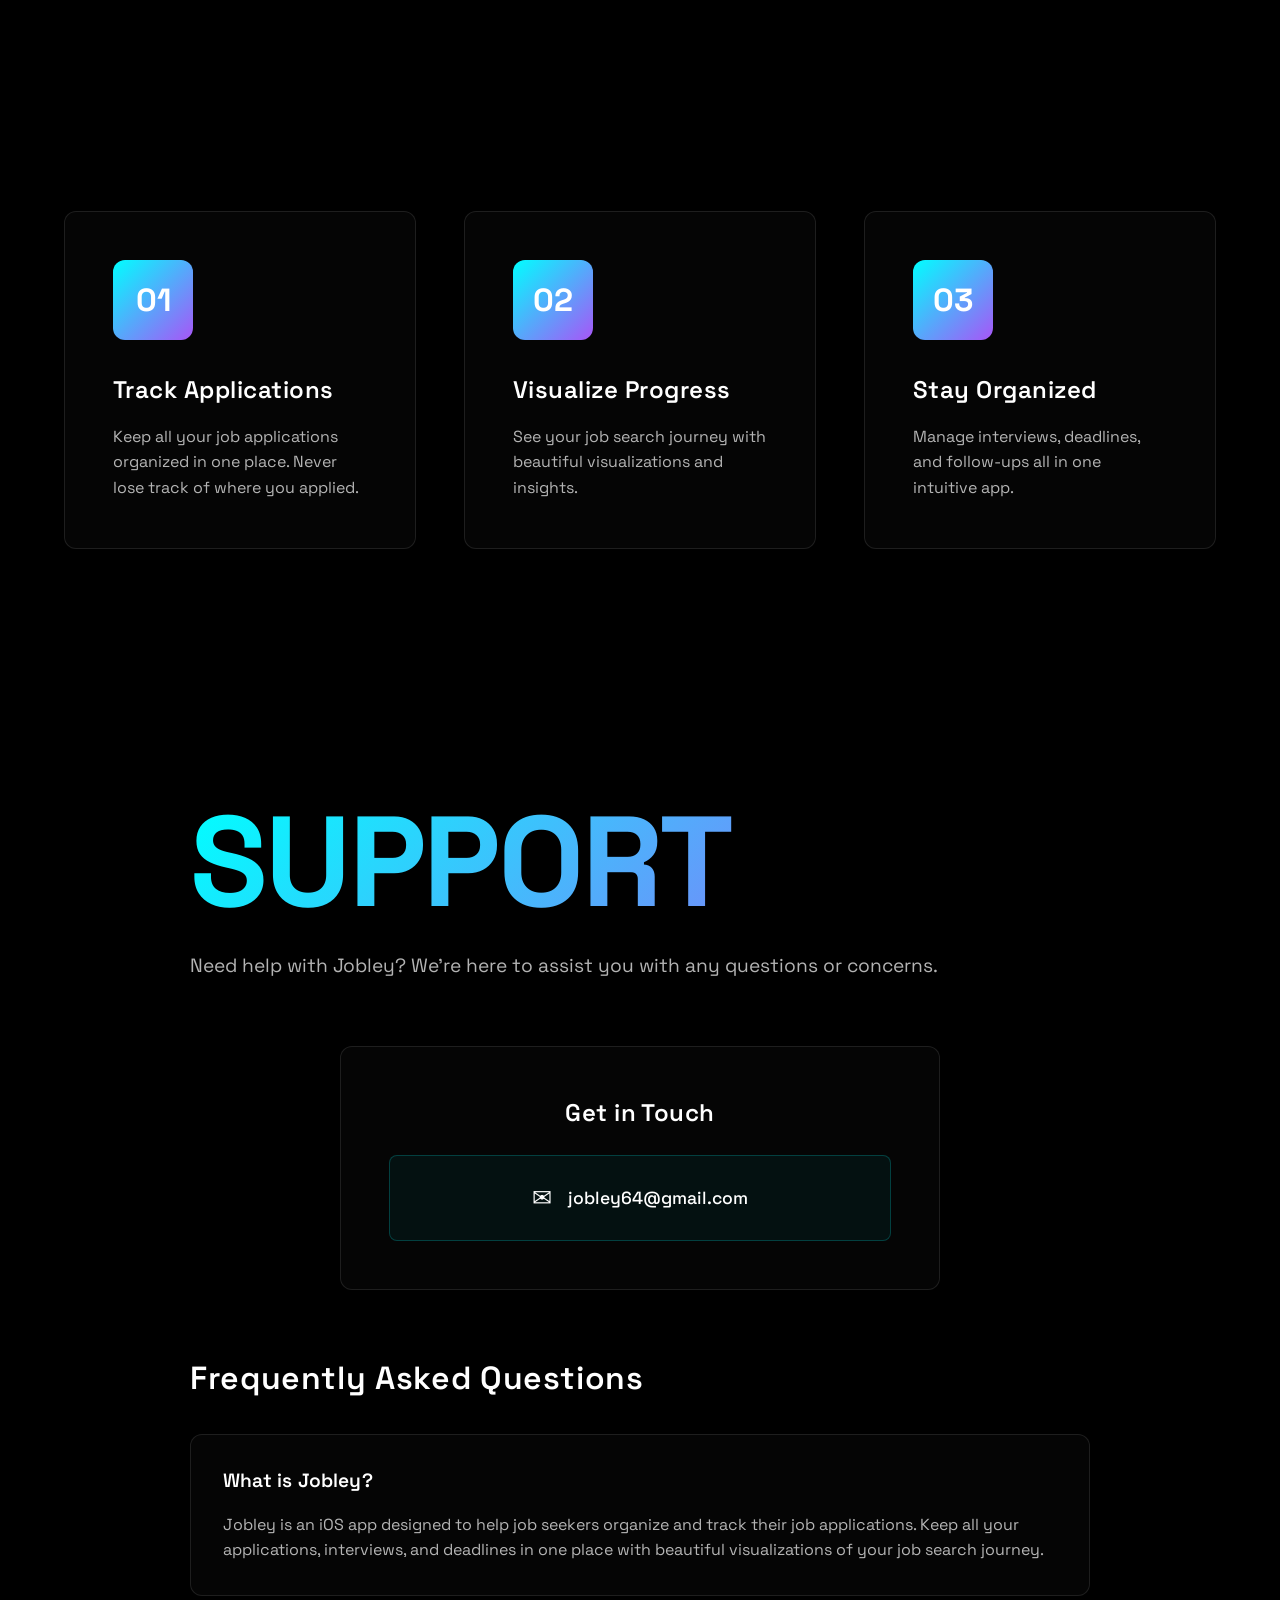
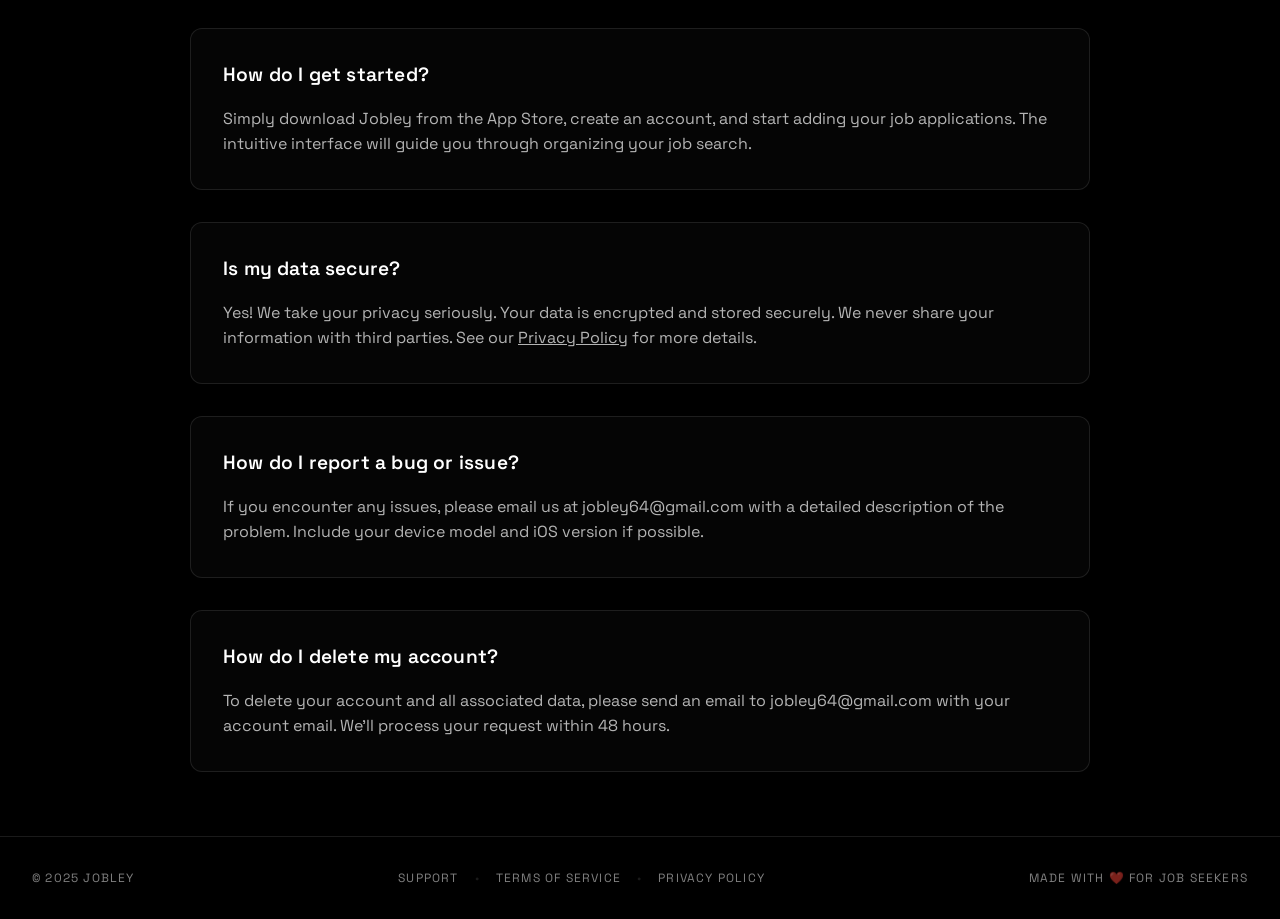
==== commit 642b41a7: "Add privacy policy link tag and FAQ hyperlink for Google verification" ====
--- a/index.html
+++ b/index.html
@@ -6,6 +6,7 @@
     <meta name="viewport" content="width=device-width, initial-scale=1.0">
     <meta name="description" content="Jobley - Your Job Application Tracker">
     <title>Jobley - Track Your Career Journey</title>
+    <link rel="privacy-policy" href="https://jobley.ca/privacy.html">
     <link rel="stylesheet" href="styles.css">
     <link rel="preconnect" href="https://fonts.googleapis.com">
     <link rel="preconnect" href="https://fonts.gstatic.com" crossorigin>
@@ -155,7 +156,9 @@
                         <div class="faq-item">
                             <h4 class="faq-question">Is my data secure?</h4>
                             <p class="faq-answer">Yes! We take your privacy seriously. Your data is encrypted and stored
-                                securely. We never share your information with third parties. See our Privacy Policy for
+                                securely. We never share your information with third parties. See our <a
+                                    href="privacy.html" style="color: inherit; text-decoration: underline;">Privacy
+                                    Policy</a> for
                                 more details.</p>
                         </div>
                         <div class="faq-item">
@@ -185,6 +188,8 @@
             <a href="#support" class="footer-link">SUPPORT</a>
             <span class="footer-separator">•</span>
             <a href="terms.html" class="footer-link">TERMS OF SERVICE</a>
+            <span class="footer-separator">•</span>
+            <a href="privacy.html" class="footer-link">PRIVACY POLICY</a>
         </div>
         <div class="footer-right">
             <span>MADE WITH ❤️ FOR JOB SEEKERS</span>
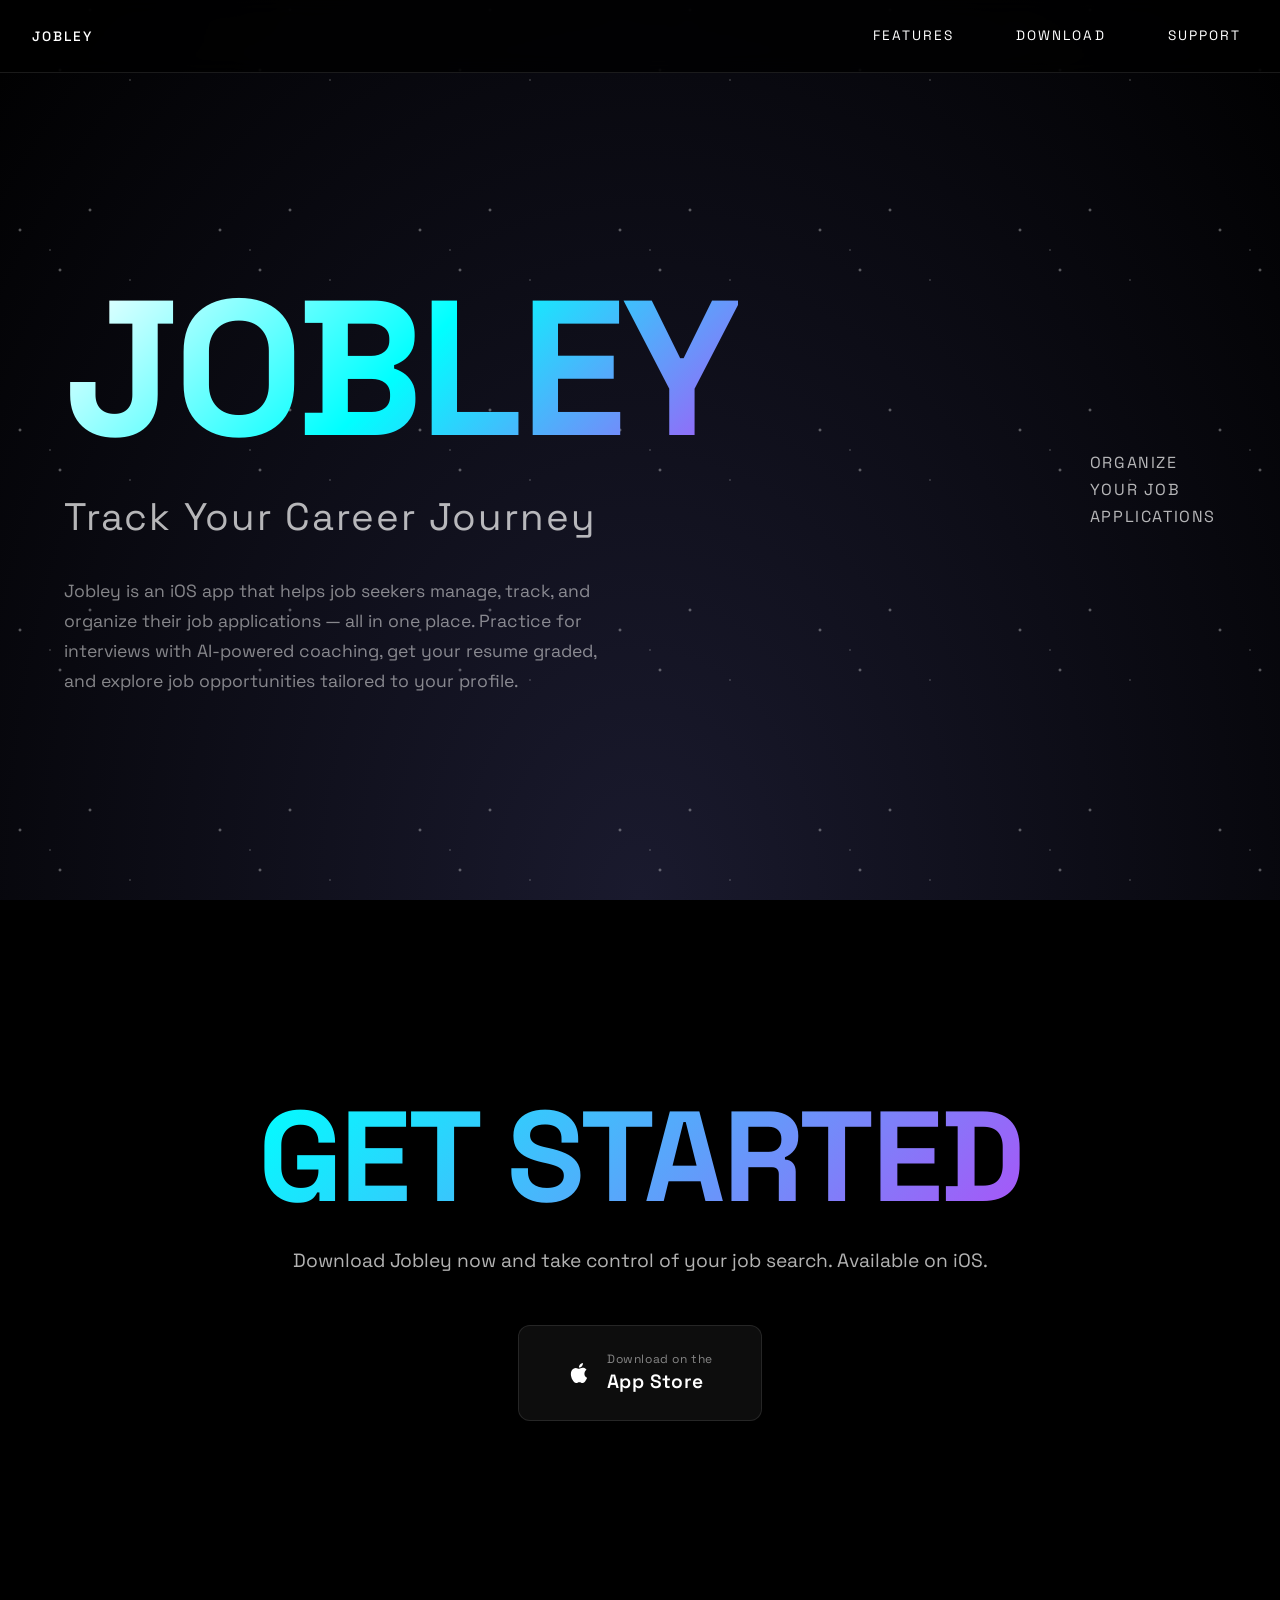
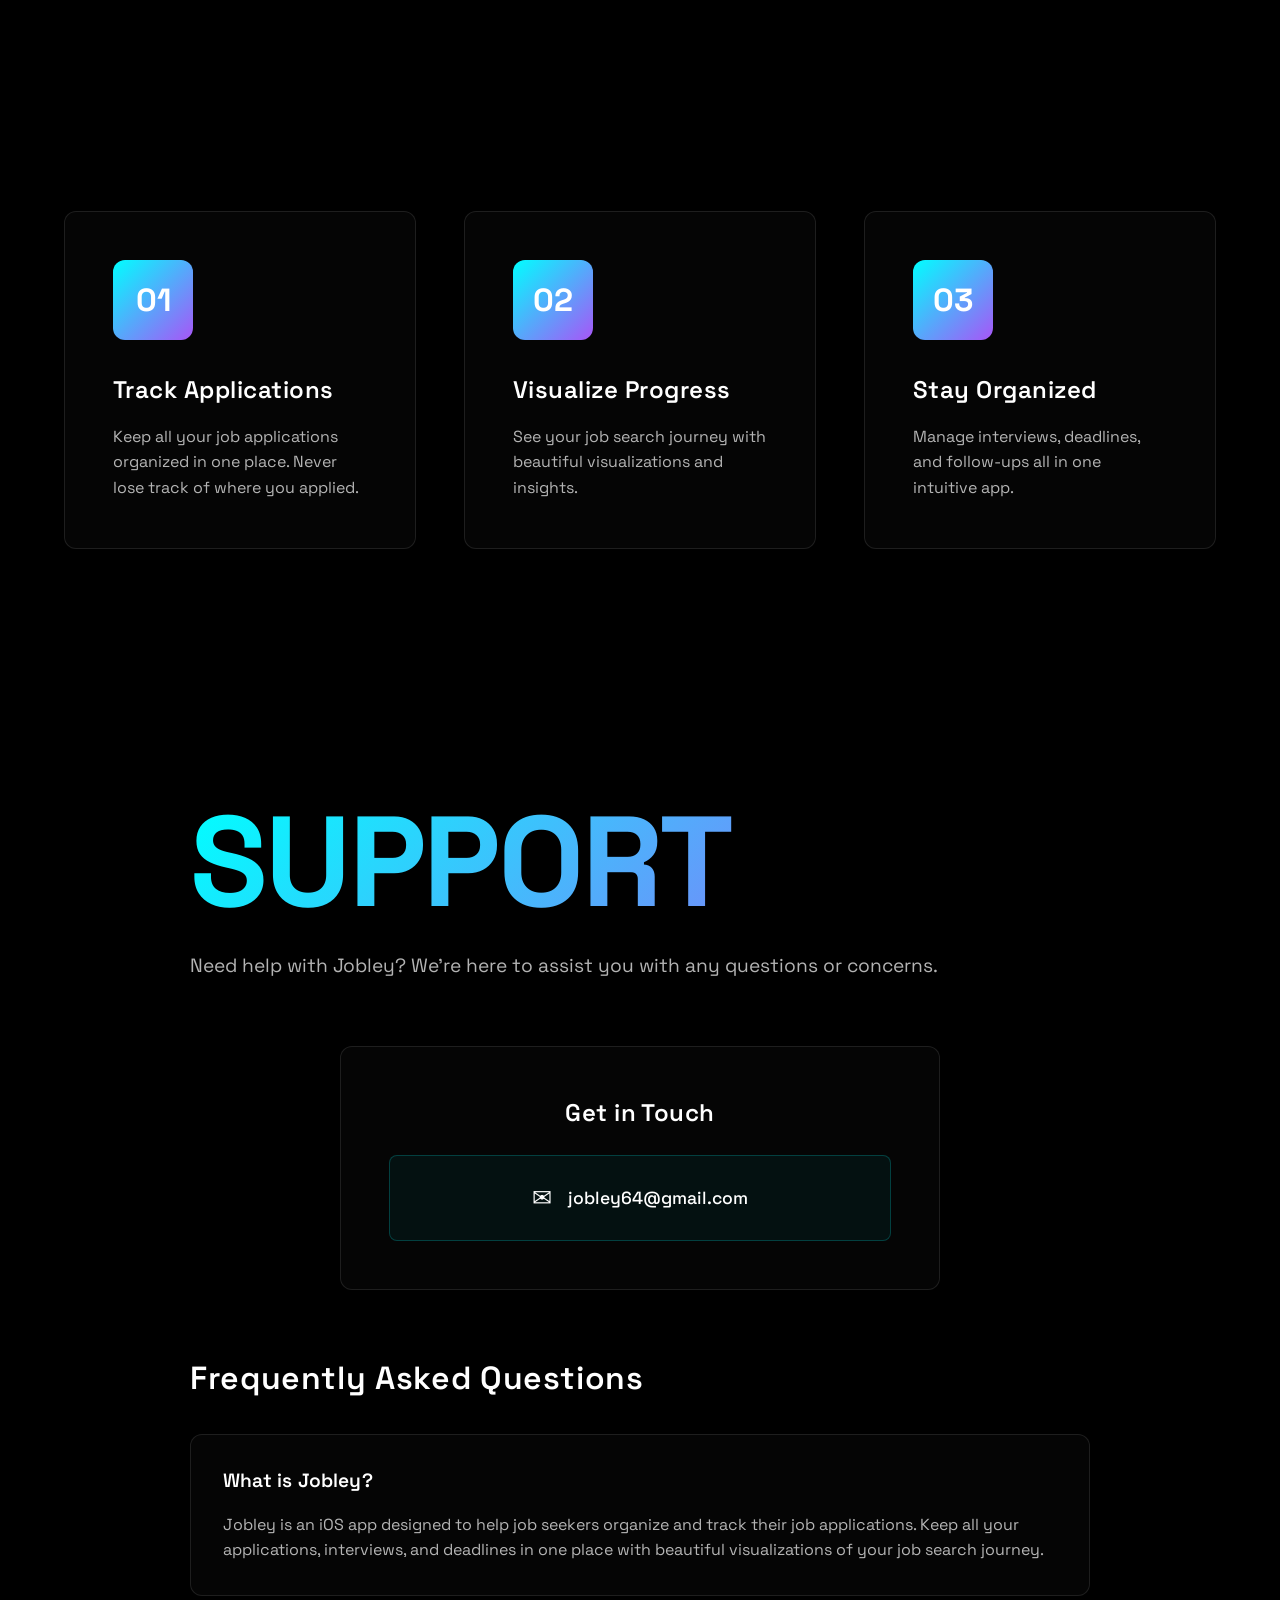
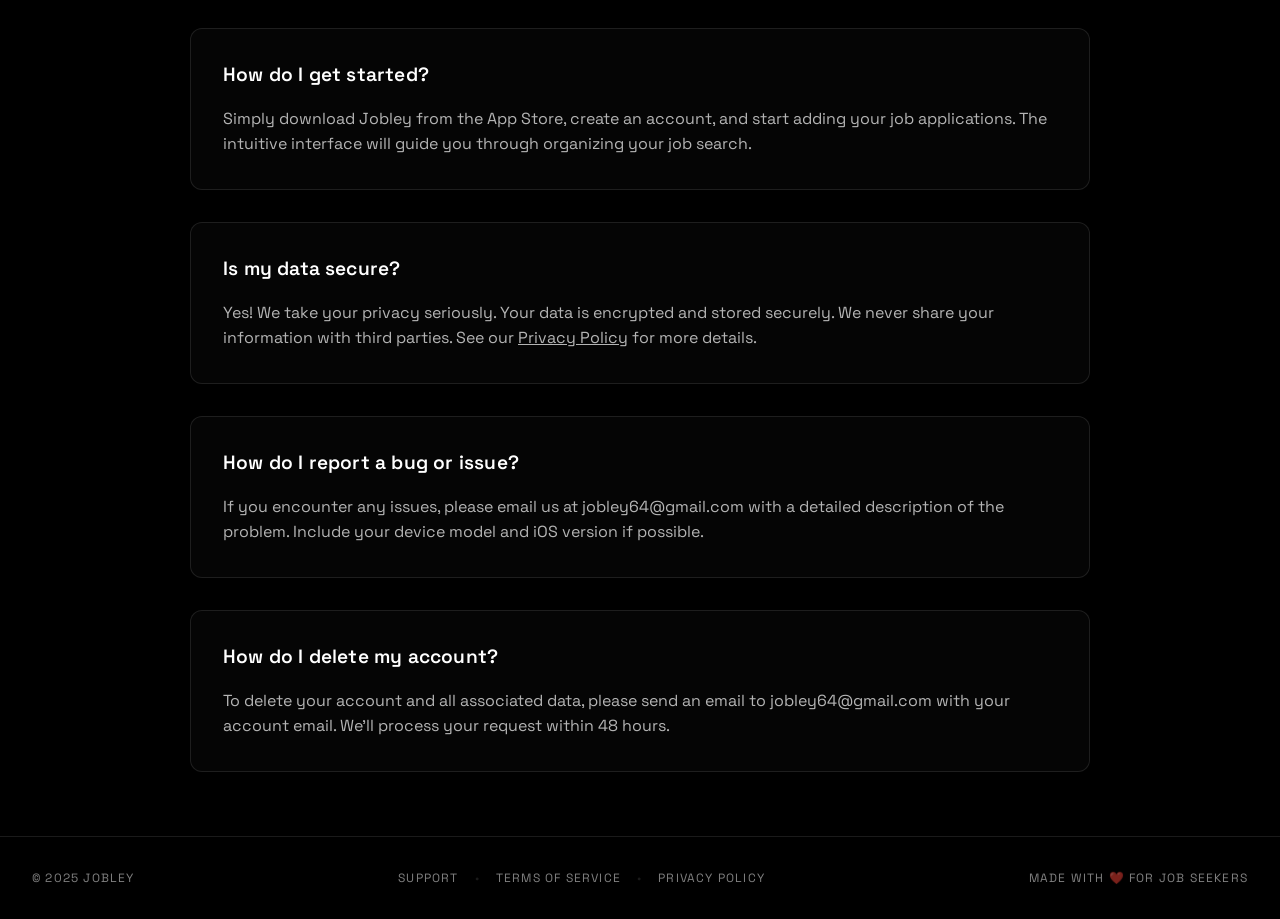
==== commit c4b12d8b: "Add app purpose description to homepage hero section" ====
--- a/index.html
+++ b/index.html
@@ -57,6 +57,9 @@
                     <span class="name-line" id="hero-title">JOBLEY</span>
                 </h1>
                 <p class="hero-tagline">Track Your Career Journey</p>
+                <p class="hero-description">Jobley is an iOS app that helps job seekers manage, track, and organize
+                    their job applications — all in one place. Practice for interviews with AI-powered coaching, get
+                    your resume graded, and explore job opportunities tailored to your profile.</p>
             </div>
             <div class="hero-right">
                 <div class="hero-info">
--- a/styles.css
+++ b/styles.css
@@ -317,6 +317,14 @@
     animation: fadeInUp 1s ease-out 0.2s backwards;
 }
 
+.hero-description {
+    font-size: 1.1rem;
+    color: var(--text-muted);
+    line-height: 1.7;
+    max-width: 540px;
+    animation: fadeInUp 1s ease-out 0.4s backwards;
+}
+
 @keyframes fadeInUp {
     from {
         opacity: 0;
